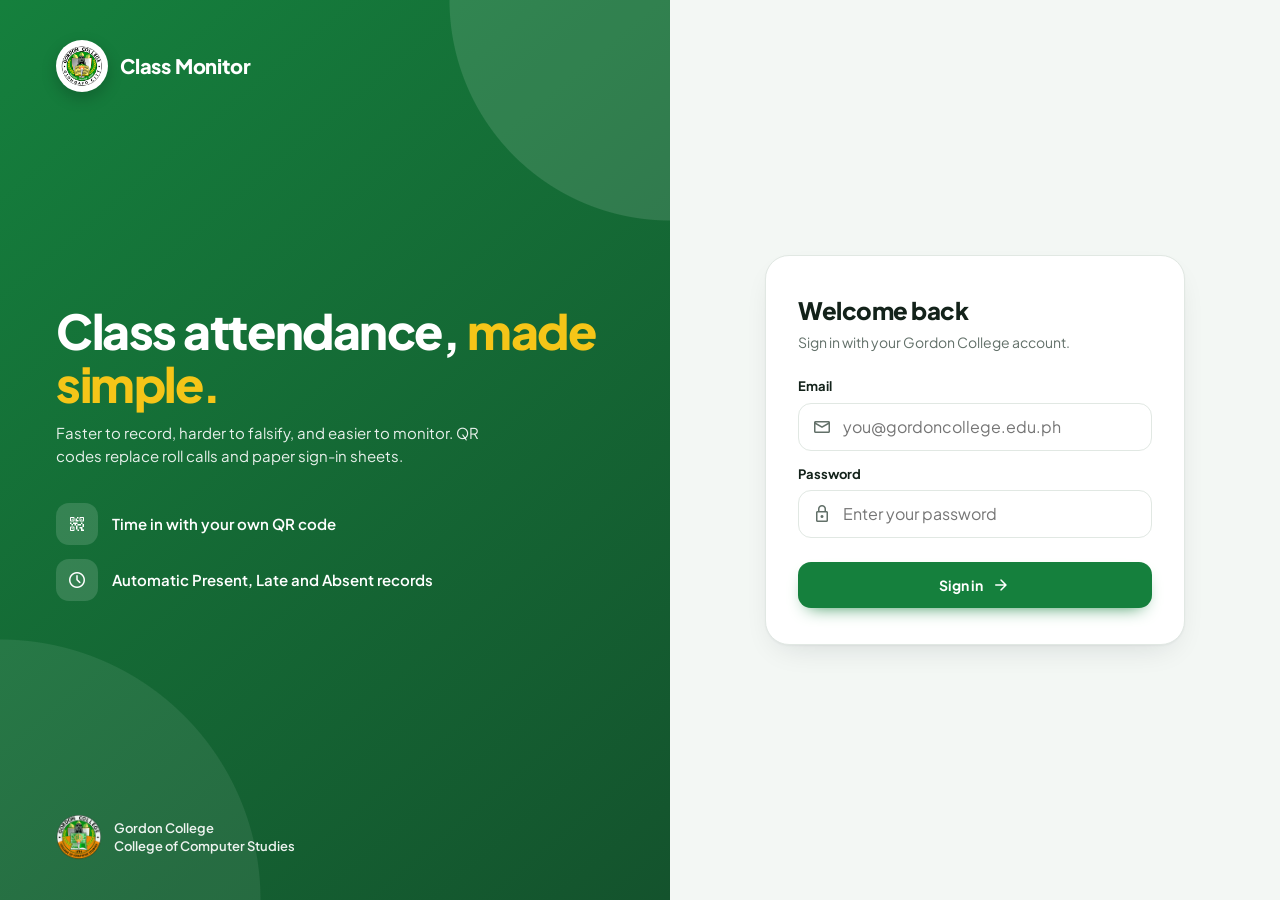
==== index.html @ f4ff74f7 "Initial commit" ====
<!DOCTYPE html>
<html lang="en">
<head>
  <meta charset="UTF-8">
  <meta name="viewport" content="width=device-width, initial-scale=1.0">
  <title>Sign in · Class Monitor</title>
  <link rel="icon" href="assets/gc-logo.png">
  <link rel="preconnect" href="https://fonts.googleapis.com">
  <link rel="preconnect" href="https://fonts.gstatic.com" crossorigin>
  <link rel="stylesheet" href="https://fonts.googleapis.com/css2?family=Plus+Jakarta+Sans:wght@400;500;600;700;800&display=swap">
  <link rel="stylesheet" href="https://fonts.googleapis.com/css2?family=Material+Symbols+Rounded:opsz,wght,FILL,GRAD@24,500,0..1,0&display=block">
  <link rel="stylesheet" href="css/style.css">
  <link rel="stylesheet" href="css/login.css">
  <script src="js/data.js"></script>
  <script src="js/app.js"></script>
</head>
<body class="login-page">
  <section class="login-brand">
    <div class="login-logo">
      <img src="assets/gc-logo.png" alt="Gordon College logo">
      <span>Class Monitor</span>
    </div>

    <div class="login-intro">
      <h1>Class attendance, <span>made simple.</span></h1>
      <p>Faster to record, harder to falsify, and easier to monitor. QR codes replace roll calls and paper sign-in sheets.</p>
      <ul class="login-features">
        <li><span class="material-symbols-rounded" aria-hidden="true">qr_code_2</span>Time in with your own QR code</li>
        <li><span class="material-symbols-rounded" aria-hidden="true">schedule</span>Automatic Present, Late and Absent records</li>
      </ul>
    </div>

    <div class="login-school">
      <img src="assets/ccs-logo.png" alt="College of Computer Studies logo">
      <span>Gordon College<br>College of Computer Studies</span>
    </div>
  </section>

  <main class="login-panel">
    <form class="login-card" id="login-form">
      <h2>Welcome back</h2>
      <p class="muted">Sign in with your Gordon College account.</p>

      <div class="field">
        <label for="email">Email</label>
        <div class="input-icon">
          <span class="material-symbols-rounded" aria-hidden="true">mail</span>
          <input class="input" type="email" id="email" placeholder="you@gordoncollege.edu.ph" autocomplete="username" required>
        </div>
      </div>

      <div class="field">
        <label for="password">Password</label>
        <div class="input-icon">
          <span class="material-symbols-rounded" aria-hidden="true">lock</span>
          <input class="input" type="password" id="password" placeholder="Enter your password" autocomplete="current-password" required>
        </div>
      </div>

      <p class="message error" id="login-error" role="alert"></p>

      <button class="btn btn-primary btn-block" type="submit">
        Sign in
        <span class="material-symbols-rounded" aria-hidden="true">arrow_forward</span>
      </button>
    </form>
  </main>

  <script src="js/login.js"></script>
</body>
</html>
---- css/style.css ----
:root {
  --primary: #15803d;
  --primary-dark: #14532d;
  --primary-soft: #e6f4ea;
  --bg: #f3f7f4;
  --surface: #ffffff;
  --text: #13221a;
  --muted: #627069;
  --border: #e1e8e3;
  --neutral-soft: #eef2f0;
  --gold: #f5c518;
  --present: #16a34a;
  --present-soft: #dcfce7;
  --present-text: #15803d;
  --late: #d97706;
  --late-soft: #fef3c7;
  --late-text: #b45309;
  --absent: #dc2626;
  --absent-soft: #fee2e2;
  --absent-text: #b91c1c;
  --excused: #3b82f6;
  --excused-soft: #dbeafe;
  --excused-text: #1d4ed8;
  --radius: 20px;
  --shadow: 0 1px 2px rgba(16, 24, 40, 0.04), 0 12px 32px -14px rgba(16, 24, 40, 0.16);
}

[data-theme="orange"] {
  --primary: #ea580c;
  --primary-dark: #9a3412;
  --primary-soft: #ffefe3;
  --bg: #faf6f2;
}

[data-theme="blue"] {
  --primary: #2563eb;
  --primary-dark: #1e3a8a;
  --primary-soft: #e6eeff;
  --bg: #f3f6fb;
}

[data-theme="pink"] {
  --primary: #db2777;
  --primary-dark: #831843;
  --primary-soft: #fde7f0;
  --bg: #fbf4f7;
}

*,
*::before,
*::after {
  box-sizing: border-box;
  margin: 0;
  padding: 0;
}

body {
  min-height: 100vh;
  font-family: "Plus Jakarta Sans", system-ui, -apple-system, "Segoe UI", sans-serif;
  font-size: 15px;
  line-height: 1.5;
  color: var(--text);
  background: var(--bg);
  -webkit-font-smoothing: antialiased;
  -webkit-tap-highlight-color: transparent;
}

img {
  display: block;
  max-width: 100%;
}

a {
  color: inherit;
  text-decoration: none;
}

button,
input,
select,
textarea {
  font: inherit;
  color: inherit;
}

button {
  border: none;
  background: none;
  cursor: pointer;
}

ul {
  list-style: none;
}

[hidden] {
  display: none !important;
}

:focus-visible {
  outline: 3px solid var(--primary);
  outline-offset: 2px;
}

.material-symbols-rounded {
  font-size: 20px;
  line-height: 1;
  user-select: none;
}

.muted {
  color: var(--muted);
}

.band {
  padding-bottom: 76px;
  color: #fff;
  background:
    radial-gradient(circle at 94% -30%, rgba(255, 255, 255, 0.12) 0 200px, transparent 201px),
    radial-gradient(circle at 6% 140%, rgba(255, 255, 255, 0.08) 0 240px, transparent 241px),
    linear-gradient(135deg, var(--primary), var(--primary-dark));
}

.topbar {
  position: relative;
  z-index: 10;
  display: flex;
  align-items: center;
  justify-content: space-between;
  gap: 16px;
  max-width: 1120px;
  margin: 0 auto;
  padding: 14px 16px;
}

.brand {
  display: flex;
  align-items: center;
  gap: 10px;
  font-size: 18px;
  font-weight: 800;
  letter-spacing: -0.01em;
}

.brand img {
  width: 42px;
  height: 42px;
  padding: 2px;
  border-radius: 50%;
  background: #fff;
  object-fit: contain;
  box-shadow: 0 4px 12px rgba(0, 0, 0, 0.18);
}

.profile {
  position: relative;
}

.profile-btn {
  display: grid;
  place-items: center;
  width: 44px;
  height: 44px;
  border: 2px solid rgba(255, 255, 255, 0.5);
  border-radius: 50%;
  background: rgba(255, 255, 255, 0.16);
  color: #fff;
  font-size: 14px;
  font-weight: 700;
  transition: background 0.2s;
}

.profile-btn:hover,
.profile-btn[aria-expanded="true"] {
  background: rgba(255, 255, 255, 0.3);
}

.profile-menu {
  position: absolute;
  top: calc(100% + 10px);
  right: 0;
  width: 260px;
  padding: 8px;
  border-radius: 18px;
  background: var(--surface);
  color: var(--text);
  box-shadow: 0 24px 48px -12px rgba(16, 24, 40, 0.3);
  opacity: 0;
  visibility: hidden;
  transform: translateY(-6px);
  transition: opacity 0.18s, transform 0.18s, visibility 0.18s;
}

.profile-menu.open {
  opacity: 1;
  visibility: visible;
  transform: translateY(0);
}

.menu-user {
  display: flex;
  align-items: center;
  gap: 12px;
  margin-bottom: 6px;
  padding: 10px 10px 14px;
  border-bottom: 1px solid var(--border);
}

.menu-user strong {
  display: block;
  font-size: 15px;
  line-height: 1.3;
}

.menu-user small {
  color: var(--muted);
  font-size: 13px;
}

.menu-item {
  display: flex;
  align-items: center;
  gap: 10px;
  width: 100%;
  padding: 11px 10px;
  border-radius: 12px;
  font-size: 14px;
  font-weight: 600;
  text-align: left;
  transition: background 0.15s;
}

.menu-item:hover {
  background: var(--primary-soft);
}

.menu-item.logout {
  color: var(--absent-text);
}

.menu-item.logout:hover {
  background: var(--absent-soft);
}

.hero {
  max-width: 1120px;
  margin: 0 auto;
  padding: 12px 16px 0;
}

.hero-top {
  display: flex;
  flex-wrap: wrap;
  align-items: flex-end;
  justify-content: space-between;
  gap: 16px;
}

.hero-label {
  font-size: 14px;
  font-weight: 600;
  opacity: 0.85;
}

.hero h1 {
  margin-top: 2px;
  font-size: clamp(26px, 5vw, 34px);
  font-weight: 800;
  line-height: 1.2;
  letter-spacing: -0.02em;
}

.hero-text {
  margin-top: 6px;
  opacity: 0.88;
}

.back-link {
  display: inline-flex;
  align-items: center;
  gap: 4px;
  margin-bottom: 12px;
  padding: 6px 14px 6px 8px;
  border-radius: 999px;
  background: rgba(255, 255, 255, 0.14);
  font-size: 13px;
  font-weight: 700;
  transition: background 0.2s;
}

.back-link:hover {
  background: rgba(255, 255, 255, 0.24);
}

.container {
  position: relative;
  max-width: 1120px;
  margin: -56px auto 0;
  padding: 0 16px 48px;
}

.hero.narrow,
.container.narrow {
  max-width: 760px;
}

.grid,
.column {
  display: grid;
  grid-template-columns: minmax(0, 1fr);
  gap: 20px;
  align-content: start;
}

.card {
  padding: 20px;
  border: 1px solid var(--border);
  border-radius: var(--radius);
  background: var(--surface);
  box-shadow: var(--shadow);
  animation: rise 0.45s ease both;
}

@keyframes rise {
  from {
    opacity: 0;
    transform: translateY(10px);
  }

  to {
    opacity: 1;
    transform: translateY(0);
  }
}

.card-head {
  display: flex;
  align-items: center;
  justify-content: space-between;
  gap: 12px;
  margin-bottom: 18px;
}

.card-title {
  display: flex;
  align-items: center;
  gap: 12px;
  min-width: 0;
}

.card-title h2 {
  font-size: 17px;
  font-weight: 700;
  line-height: 1.3;
  letter-spacing: -0.01em;
}

.card-title p {
  color: var(--muted);
  font-size: 13px;
}

.icon-chip {
  display: grid;
  flex-shrink: 0;
  place-items: center;
  width: 42px;
  height: 42px;
  border-radius: 13px;
  background: var(--primary-soft);
  color: var(--primary);
}

.icon-btn {
  display: grid;
  place-items: center;
  width: 40px;
  height: 40px;
  border: 1.5px solid var(--border);
  border-radius: 12px;
  background: var(--surface);
  transition: border-color 0.15s, color 0.15s;
}

.icon-btn:hover {
  border-color: var(--primary);
  color: var(--primary);
}

.section-label {
  margin: 22px 0 6px;
  color: var(--muted);
  font-size: 12px;
  font-weight: 700;
  letter-spacing: 0.06em;
  text-transform: uppercase;
}

.btn {
  display: inline-flex;
  align-items: center;
  justify-content: center;
  gap: 8px;
  min-height: 46px;
  padding: 0 20px;
  border-radius: 13px;
  font-size: 14px;
  font-weight: 700;
  white-space: nowrap;
  transition: background 0.15s, border-color 0.15s, color 0.15s, transform 0.1s;
}

.btn:active {
  transform: scale(0.97);
}

.btn:disabled {
  opacity: 0.55;
  cursor: progress;
}

.btn-primary {
  background: var(--primary);
  color: #fff;
  box-shadow: 0 8px 18px -10px var(--primary);
}

.btn-primary:hover {
  background: var(--primary-dark);
}

.btn-soft {
  background: var(--primary-soft);
  color: var(--primary-dark);
}

.btn-soft:hover {
  background: var(--primary);
  color: #fff;
}

.btn-white {
  background: #fff;
  color: var(--primary-dark);
  box-shadow: 0 10px 24px -12px rgba(0, 0, 0, 0.4);
}

.btn-white:hover {
  background: var(--primary-soft);
}

.btn-danger {
  border: 1.5px solid var(--absent-soft);
  background: var(--surface);
  color: var(--absent-text);
}

.btn-danger:hover {
  border-color: var(--absent);
  background: var(--absent-soft);
}

.btn-small {
  min-height: 40px;
  padding: 0 16px;
  border-radius: 11px;
  font-size: 13px;
}

.btn-block {
  width: 100%;
}

.badge {
  display: inline-flex;
  flex-shrink: 0;
  align-items: center;
  gap: 6px;
  padding: 4px 10px;
  border-radius: 999px;
  background: var(--neutral-soft);
  color: var(--muted);
  font-size: 12px;
  font-weight: 700;
  white-space: nowrap;
}

.badge::before {
  content: "";
  width: 6px;
  height: 6px;
  border-radius: 50%;
  background: currentColor;
}

.badge.present,
.badge.approved {
  background: var(--present-soft);
  color: var(--present-text);
}

.badge.late {
  background: var(--late-soft);
  color: var(--late-text);
}

.badge.absent,
.badge.declined {
  background: var(--absent-soft);
  color: var(--absent-text);
}

.badge.excused {
  background: var(--excused-soft);
  color: var(--excused-text);
}

.dot {
  display: inline-block;
  flex-shrink: 0;
  width: 10px;
  height: 10px;
  border-radius: 50%;
}

.dot.present {
  background: var(--present);
}

.dot.late {
  background: var(--late);
}

.dot.absent {
  background: var(--absent);
}

.dot.excused {
  background: var(--excused);
}

.live-dot {
  flex-shrink: 0;
  width: 10px;
  height: 10px;
  border-radius: 50%;
  background: #22c55e;
  animation: pulse 1.8s infinite;
}

.ended .live-dot {
  background: #9ca3af;
  animation: none;
}

@keyframes pulse {
  0% {
    box-shadow: 0 0 0 0 rgba(34, 197, 94, 0.55);
  }

  70% {
    box-shadow: 0 0 0 9px rgba(34, 197, 94, 0);
  }

  100% {
    box-shadow: 0 0 0 0 rgba(34, 197, 94, 0);
  }
}

.avatar {
  display: grid;
  flex-shrink: 0;
  place-items: center;
  width: 40px;
  height: 40px;
  border-radius: 50%;
  background: var(--primary-soft);
  color: var(--primary-dark);
  font-size: 14px;
  font-weight: 700;
}

.avatar.large {
  width: 64px;
  height: 64px;
  font-size: 22px;
}

.field {
  display: grid;
  gap: 6px;
  margin-bottom: 14px;
}

.field label {
  font-size: 13px;
  font-weight: 700;
}

.input {
  width: 100%;
  min-height: 48px;
  padding: 11px 14px;
  border: 1.5px solid var(--border);
  border-radius: 13px;
  background: var(--surface);
  font-size: 16px;
  transition: border-color 0.15s, box-shadow 0.15s;
}

.input:focus {
  outline: none;
  border-color: var(--primary);
  box-shadow: 0 0 0 4px var(--primary-soft);
}

textarea.input {
  min-height: 96px;
  resize: vertical;
}

input[type="file"].input {
  padding: 8px;
  font-size: 14px;
}

input[type="file"].input::file-selector-button {
  margin-right: 12px;
  padding: 8px 14px;
  border: none;
  border-radius: 9px;
  background: var(--primary-soft);
  color: var(--primary-dark);
  font: inherit;
  font-weight: 700;
  cursor: pointer;
}

.list-item {
  display: flex;
  align-items: center;
  gap: 12px;
  padding: 12px 2px;
  border-bottom: 1px solid var(--border);
}

.list-item:last-child {
  border-bottom: none;
}

.list-main {
  flex: 1;
  min-width: 0;
}

.list-main strong {
  display: block;
  font-size: 14px;
  line-height: 1.35;
}

.list-main span {
  color: var(--muted);
  font-size: 13px;
}

.empty {
  padding: 18px;
  border: 1.5px dashed var(--border);
  border-radius: 14px;
  color: var(--muted);
  font-size: 14px;
  text-align: center;
}

.message {
  margin-top: 12px;
  font-size: 13px;
  font-weight: 600;
}

.message:empty {
  display: none;
}

.message.error {
  color: var(--absent-text);
}

.message.success {
  color: var(--present-text);
}

@media (min-width: 960px) {
  .grid {
    grid-template-columns: minmax(0, 1.55fr) minmax(0, 1fr);
    align-items: start;
  }

  .grid.even {
    grid-template-columns: repeat(2, minmax(0, 1fr));
  }
}

@media (max-width: 480px) {
  .card {
    padding: 16px;
  }

  .brand {
    font-size: 16px;
  }

  .brand img {
    width: 38px;
    height: 38px;
  }
}

@media (prefers-reduced-motion: reduce) {
  *,
  *::before,
  *::after {
    animation-duration: 0.01ms !important;
    transition-duration: 0.01ms !important;
  }
}
---- css/login.css ----
.login-page {
  display: grid;
  min-height: 100vh;
  min-height: 100dvh;
}

.login-brand {
  display: flex;
  flex-direction: column;
  gap: 28px;
  padding: 24px 20px 104px;
  color: #fff;
  background:
    radial-gradient(circle at 100% 0%, rgba(255, 255, 255, 0.12) 0 220px, transparent 221px),
    radial-gradient(circle at 0% 100%, rgba(255, 255, 255, 0.08) 0 260px, transparent 261px),
    linear-gradient(140deg, var(--primary), var(--primary-dark));
}

.login-logo {
  display: flex;
  align-items: center;
  gap: 12px;
  font-size: 20px;
  font-weight: 800;
  letter-spacing: -0.01em;
}

.login-logo img {
  width: 52px;
  height: 52px;
  padding: 3px;
  border-radius: 50%;
  background: #fff;
  object-fit: contain;
  box-shadow: 0 6px 16px rgba(0, 0, 0, 0.2);
}

.login-intro h1 {
  font-size: clamp(30px, 7vw, 48px);
  font-weight: 800;
  line-height: 1.1;
  letter-spacing: -0.03em;
}

.login-intro h1 span {
  color: var(--gold);
}

.login-intro p {
  max-width: 460px;
  margin-top: 12px;
  opacity: 0.9;
}

.login-features {
  display: none;
  gap: 14px;
  margin-top: 36px;
}

.login-features li {
  display: flex;
  align-items: center;
  gap: 14px;
  font-weight: 600;
}

.login-features .material-symbols-rounded {
  display: grid;
  place-items: center;
  width: 42px;
  height: 42px;
  border-radius: 13px;
  background: rgba(255, 255, 255, 0.14);
}

.login-school {
  display: none;
  align-items: center;
  gap: 12px;
  font-size: 13px;
  font-weight: 600;
  line-height: 1.4;
  opacity: 0.92;
}

.login-school img {
  width: 46px;
  height: 46px;
}

.login-panel {
  margin-top: -72px;
  padding: 0 16px 32px;
}

.login-card {
  max-width: 420px;
  margin: 0 auto;
  padding: 28px 24px;
  border: 1px solid var(--border);
  border-radius: 24px;
  background: var(--surface);
  box-shadow: var(--shadow);
  animation: rise 0.5s ease both;
}

.login-card h2 {
  font-size: 24px;
  font-weight: 800;
  letter-spacing: -0.02em;
}

.login-card > .muted {
  margin: 4px 0 24px;
  font-size: 14px;
}

.input-icon {
  position: relative;
}

.input-icon .material-symbols-rounded {
  position: absolute;
  top: 50%;
  left: 14px;
  color: var(--muted);
  transform: translateY(-50%);
  pointer-events: none;
}

.input-icon .input {
  padding-left: 44px;
}

.login-card .btn {
  margin-top: 10px;
}

.login-credit {
  margin-top: 20px;
  color: var(--muted);
  font-size: 12px;
  font-weight: 600;
  text-align: center;
}

@media (min-width: 900px) {
  .login-page {
    grid-template-columns: 1.1fr 1fr;
  }

  .login-brand {
    justify-content: space-between;
    padding: 40px 56px;
  }

  .login-features {
    display: grid;
  }

  .login-school {
    display: flex;
  }

  .login-panel {
    display: grid;
    place-items: center;
    margin-top: 0;
    padding: 40px;
  }

  .login-card {
    width: 100%;
    padding: 36px 32px;
  }
}
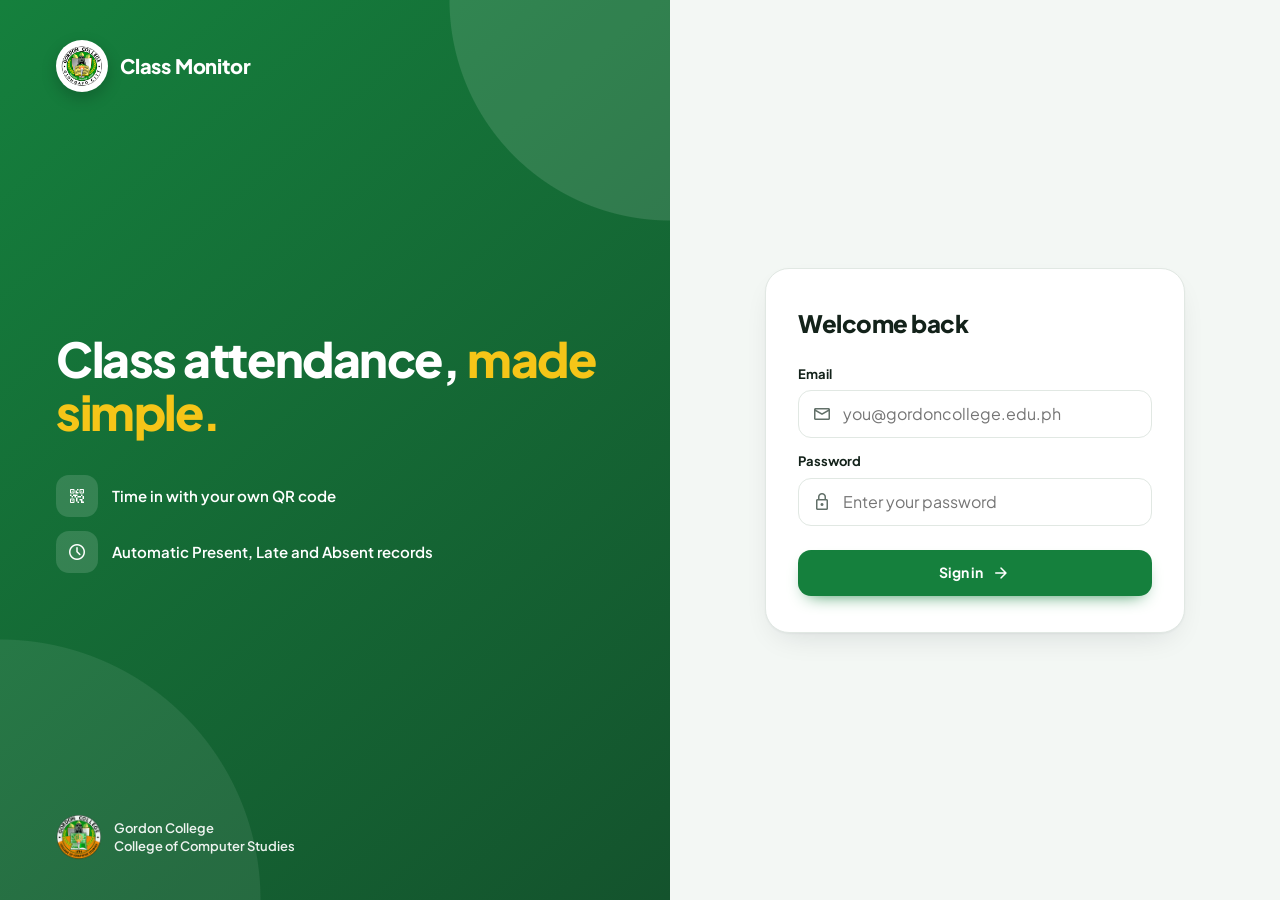
==== commit bf5c72b8: "shorter messages" ====
--- a/index.html
+++ b/index.html
@@ -23,7 +23,6 @@
 
     <div class="login-intro">
       <h1>Class attendance, <span>made simple.</span></h1>
-      <p>Faster to record, harder to falsify, and easier to monitor. QR codes replace roll calls and paper sign-in sheets.</p>
       <ul class="login-features">
         <li><span class="material-symbols-rounded" aria-hidden="true">qr_code_2</span>Time in with your own QR code</li>
         <li><span class="material-symbols-rounded" aria-hidden="true">schedule</span>Automatic Present, Late and Absent records</li>
@@ -39,7 +38,6 @@
   <main class="login-panel">
     <form class="login-card" id="login-form">
       <h2>Welcome back</h2>
-      <p class="muted">Sign in with your Gordon College account.</p>
 
       <div class="field">
         <label for="email">Email</label>
--- a/css/login.css
+++ b/css/login.css
@@ -106,14 +106,10 @@
 }
 
 .login-card h2 {
+  margin-bottom: 24px;
   font-size: 24px;
   font-weight: 800;
   letter-spacing: -0.02em;
-}
-
-.login-card > .muted {
-  margin: 4px 0 24px;
-  font-size: 14px;
 }
 
 .input-icon {
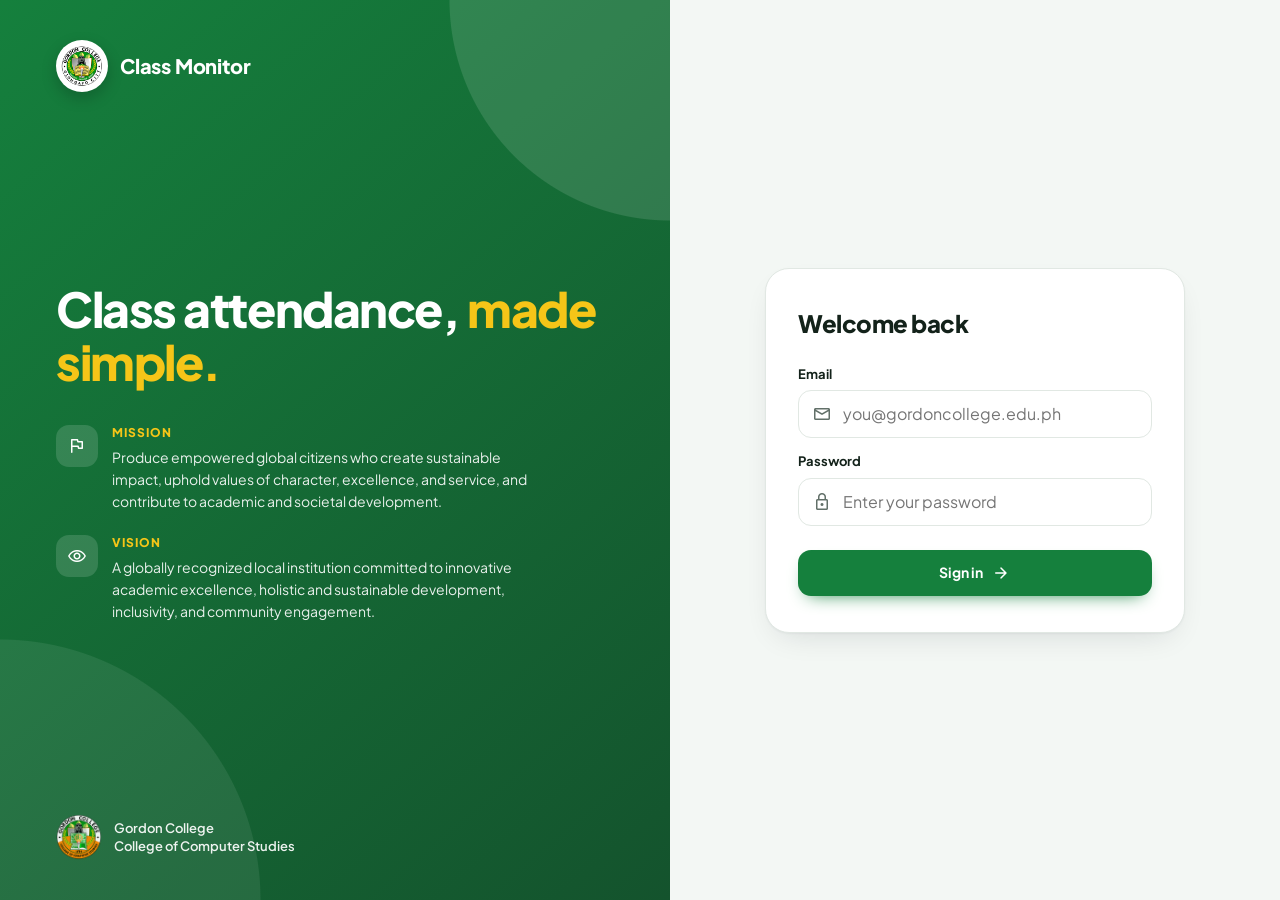
==== commit 50760e73: "mission and vision" ====
--- a/index.html
+++ b/index.html
@@ -23,10 +23,22 @@
 
     <div class="login-intro">
       <h1>Class attendance, <span>made simple.</span></h1>
-      <ul class="login-features">
-        <li><span class="material-symbols-rounded" aria-hidden="true">qr_code_2</span>Time in with your own QR code</li>
-        <li><span class="material-symbols-rounded" aria-hidden="true">schedule</span>Automatic Present, Late and Absent records</li>
-      </ul>
+      <div class="mission-vision">
+        <div class="mv-item">
+          <span class="material-symbols-rounded" aria-hidden="true">flag</span>
+          <div>
+            <h2>Mission</h2>
+            <p>Produce empowered global citizens who create sustainable impact, uphold values of character, excellence, and service, and contribute to academic and societal development.</p>
+          </div>
+        </div>
+        <div class="mv-item">
+          <span class="material-symbols-rounded" aria-hidden="true">visibility</span>
+          <div>
+            <h2>Vision</h2>
+            <p>A globally recognized local institution committed to innovative academic excellence, holistic and sustainable development, inclusivity, and community engagement.</p>
+          </div>
+        </div>
+      </div>
     </div>
 
     <div class="login-school">
--- a/css/login.css
+++ b/css/login.css
@@ -46,32 +46,43 @@
   color: var(--gold);
 }
 
-.login-intro p {
-  max-width: 460px;
-  margin-top: 12px;
-  opacity: 0.9;
-}
-
-.login-features {
+.mission-vision {
   display: none;
-  gap: 14px;
+  gap: 22px;
+  max-width: 480px;
   margin-top: 36px;
 }
 
-.login-features li {
+.mv-item {
   display: flex;
-  align-items: center;
+  align-items: flex-start;
   gap: 14px;
-  font-weight: 600;
 }
 
-.login-features .material-symbols-rounded {
+.mv-item .material-symbols-rounded {
   display: grid;
+  flex-shrink: 0;
   place-items: center;
   width: 42px;
   height: 42px;
   border-radius: 13px;
   background: rgba(255, 255, 255, 0.14);
+}
+
+.mv-item h2 {
+  color: var(--gold);
+  font-size: 12px;
+  font-weight: 800;
+  line-height: 1.4;
+  letter-spacing: 0.08em;
+  text-transform: uppercase;
+}
+
+.mv-item p {
+  margin-top: 4px;
+  font-size: 14px;
+  line-height: 1.6;
+  opacity: 0.9;
 }
 
 .login-school {
@@ -151,7 +162,7 @@
     padding: 40px 56px;
   }
 
-  .login-features {
+  .mission-vision {
     display: grid;
   }
 
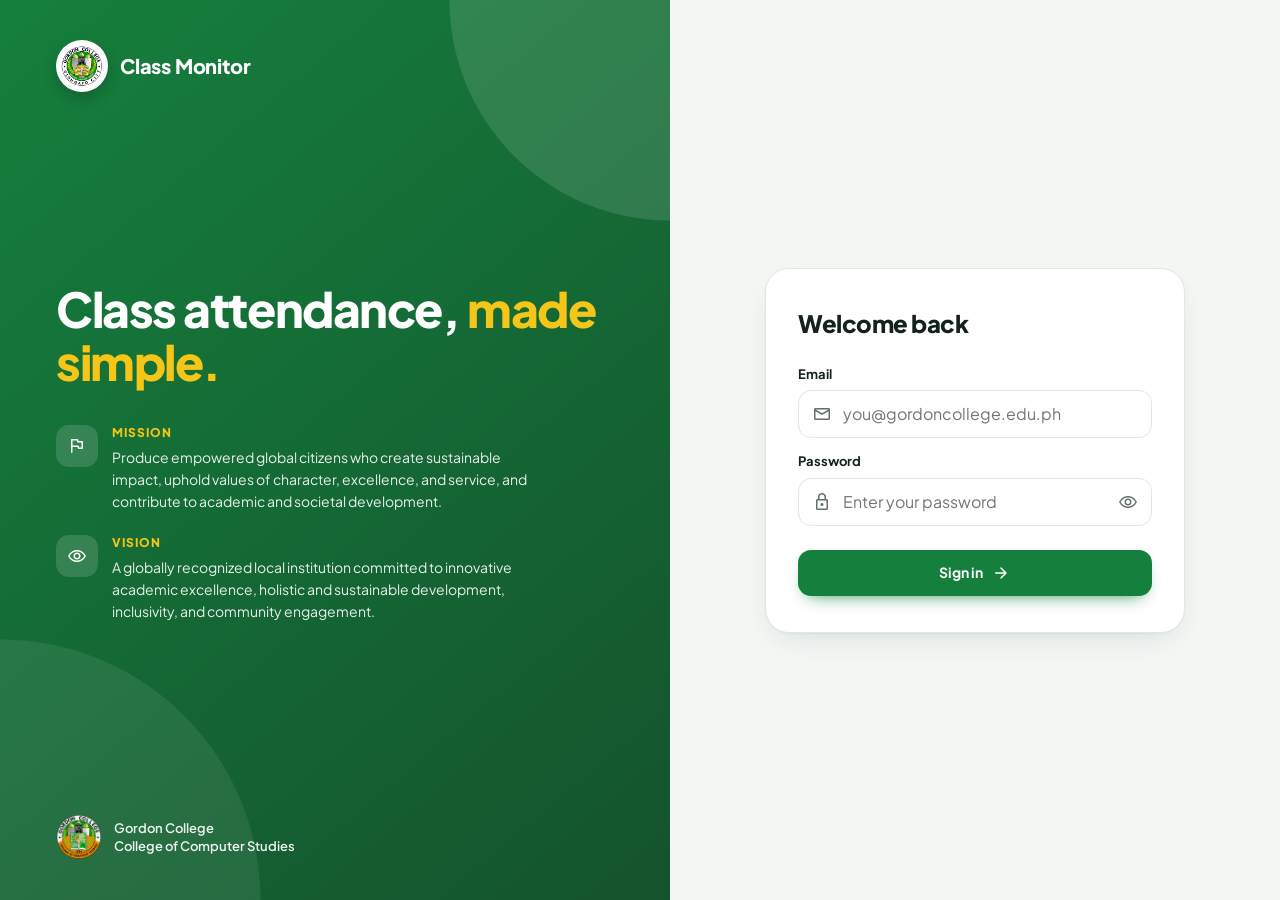
==== commit d39da244: "password toggle" ====
--- a/index.html
+++ b/index.html
@@ -61,9 +61,12 @@
 
       <div class="field">
         <label for="password">Password</label>
-        <div class="input-icon">
+        <div class="input-icon password-field">
           <span class="material-symbols-rounded" aria-hidden="true">lock</span>
           <input class="input" type="password" id="password" placeholder="Enter your password" autocomplete="current-password" required>
+          <button class="password-toggle" id="password-toggle" type="button" aria-label="Show password">
+            <span class="material-symbols-rounded" aria-hidden="true">visibility</span>
+          </button>
         </div>
       </div>
 
--- a/css/login.css
+++ b/css/login.css
@@ -127,7 +127,7 @@
   position: relative;
 }
 
-.input-icon .material-symbols-rounded {
+.input-icon > .material-symbols-rounded {
   position: absolute;
   top: 50%;
   left: 14px;
@@ -140,6 +140,33 @@
   padding-left: 44px;
 }
 
+.password-field .input {
+  padding-right: 48px;
+}
+
+.password-field .input::-ms-reveal {
+  display: none;
+}
+
+.password-toggle {
+  position: absolute;
+  top: 50%;
+  right: 4px;
+  display: grid;
+  place-items: center;
+  width: 40px;
+  height: 40px;
+  border-radius: 10px;
+  color: var(--muted);
+  transform: translateY(-50%);
+  transition: background 0.15s, color 0.15s;
+}
+
+.password-toggle:hover {
+  background: var(--neutral-soft);
+  color: var(--text);
+}
+
 .login-card .btn {
   margin-top: 10px;
 }
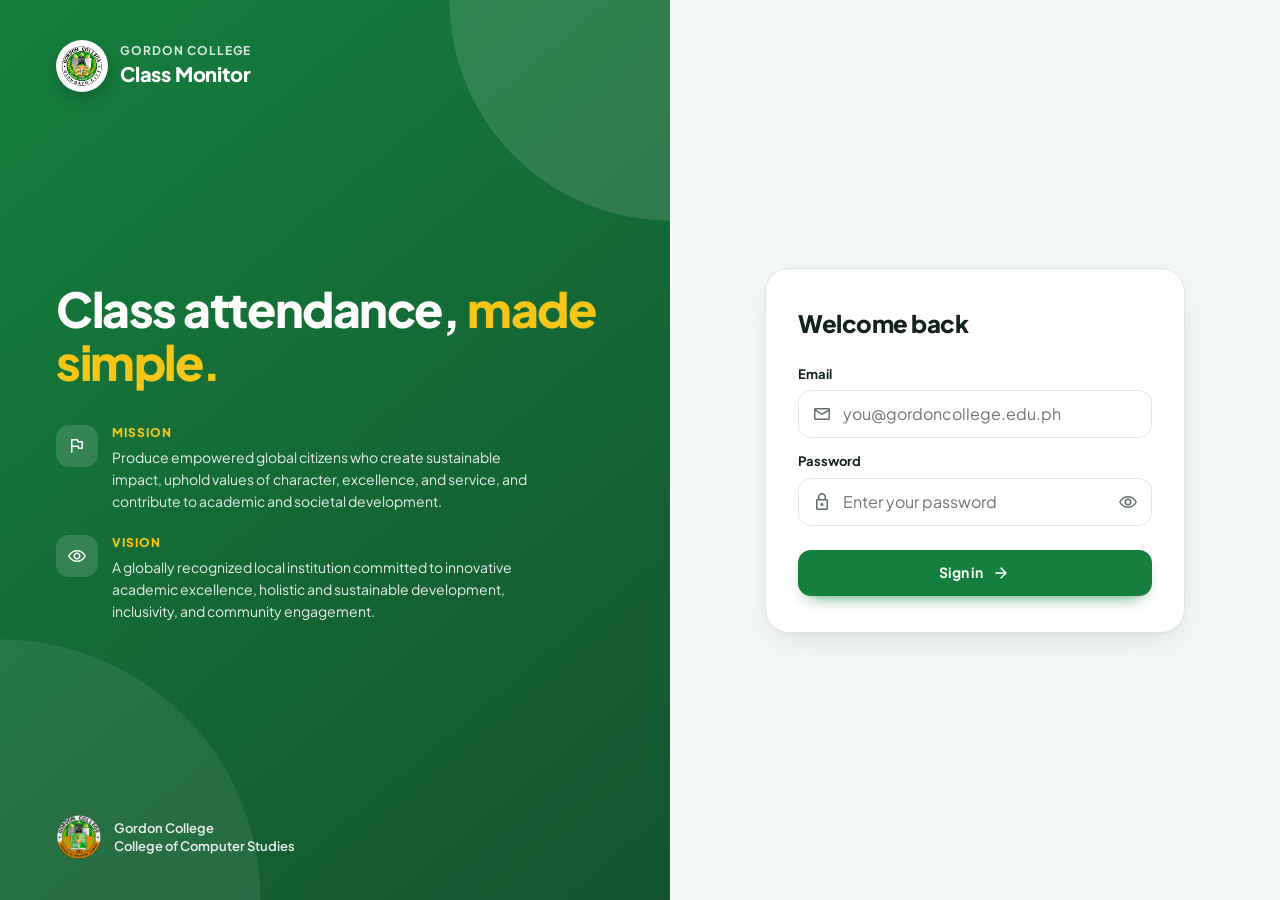
==== commit 7688772d: "login page update" ====
--- a/index.html
+++ b/index.html
@@ -18,7 +18,7 @@
   <section class="login-brand">
     <div class="login-logo">
       <img src="assets/gc-logo.png" alt="Gordon College logo">
-      <span>Class Monitor</span>
+      <span><small>Gordon College</small>Class Monitor</span>
     </div>
 
     <div class="login-intro">
--- a/css/login.css
+++ b/css/login.css
@@ -1,5 +1,6 @@
 .login-page {
   display: grid;
+  align-content: start;
   min-height: 100vh;
   min-height: 100dvh;
 }
@@ -8,7 +9,7 @@
   display: flex;
   flex-direction: column;
   gap: 28px;
-  padding: 24px 20px 104px;
+  padding: 32px 20px 144px;
   color: #fff;
   background:
     radial-gradient(circle at 100% 0%, rgba(255, 255, 255, 0.12) 0 220px, transparent 221px),
@@ -35,6 +36,20 @@
   box-shadow: 0 6px 16px rgba(0, 0, 0, 0.2);
 }
 
+.login-logo small {
+  display: block;
+  font-size: 12px;
+  font-weight: 700;
+  line-height: 1.4;
+  letter-spacing: 0.08em;
+  text-transform: uppercase;
+  opacity: 0.85;
+}
+
+.login-intro {
+  display: none;
+}
+
 .login-intro h1 {
   font-size: clamp(30px, 7vw, 48px);
   font-weight: 800;
@@ -108,7 +123,7 @@
 .login-card {
   max-width: 420px;
   margin: 0 auto;
-  padding: 28px 24px;
+  padding: 36px 24px;
   border: 1px solid var(--border);
   border-radius: 24px;
   background: var(--surface);
@@ -182,11 +197,16 @@
 @media (min-width: 900px) {
   .login-page {
     grid-template-columns: 1.1fr 1fr;
+    align-content: stretch;
   }
 
   .login-brand {
     justify-content: space-between;
     padding: 40px 56px;
+  }
+
+  .login-intro {
+    display: block;
   }
 
   .mission-vision {
